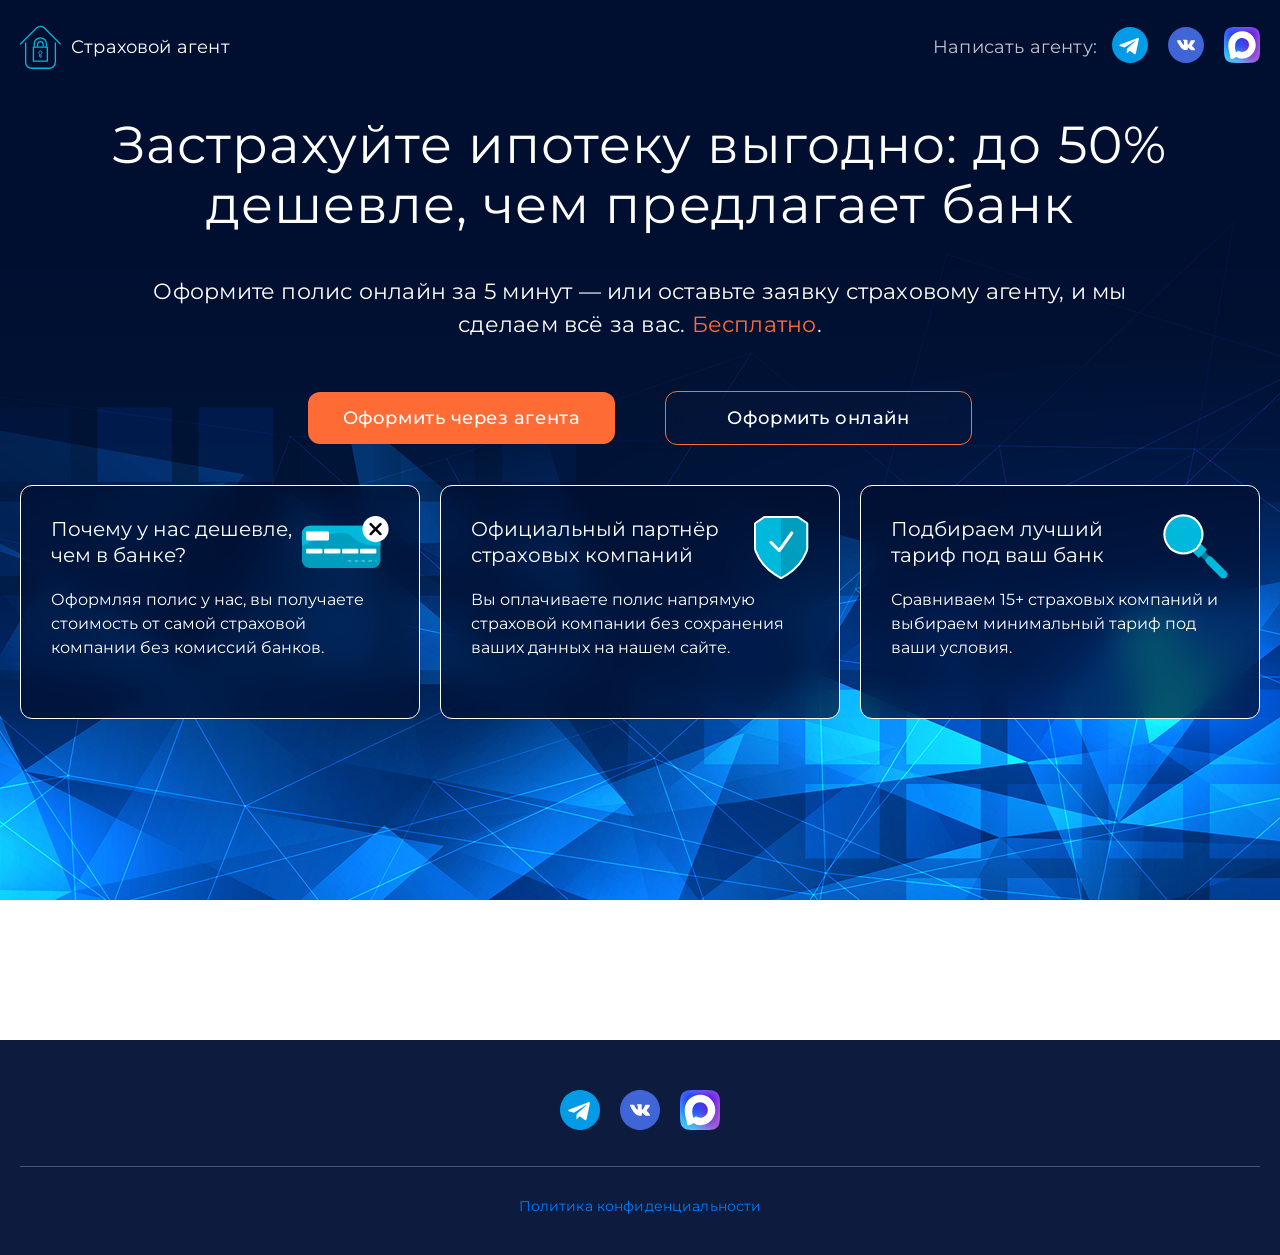
==== index.html @ 4c6709b6 "Add files via upload" ====
<!DOCTYPE html>
<html lang="ru">
<head>
  <meta charset="UTF-8">
  <meta name="viewport" content="width=device-width, initial-scale=1.0">
  <title>Страховой агент</title>
  <link rel="stylesheet" href="style.css">
  <link href="https://fonts.googleapis.com/css2?family=Montserrat:wght@400;500;600;700&display=swap" rel="stylesheet">
<!-- Фавиконы -->
<link rel="icon" type="image/x-icon" href="/favicon.ico">
<link rel="icon" type="image/svg+xml" href="/favicon_svg.svg">
<link rel="icon" type="image/png" sizes="192x192" href="/android-chrome-192x192.png">
<link rel="apple-touch-icon" sizes="180x180" href="/apple-touch-icon.png">

<!-- SEO -->
<meta name="description" content="Застрахуйте ипотеку выгодно — до 50% дешевле, чем предлагает банк. Бесплатный подбор полиса через страхового агента за 5 минут.">

<!-- Open Graph -->
<meta property="og:type" content="website">
<meta property="og:url" content="https://polisipoteka.ru/">
<meta property="og:title" content="Страховой агент — страхование до 50% дешевле">
<meta property="og:description" content="Застрахуйте ипотеку выгодно. Бесплатный подбор полиса через страхового агента — оформление за 5 минут.">
<meta property="og:image" content="https://polisipoteka.ru/og-image.png">
<meta property="og:image:width" content="1200">
<meta property="og:image:height" content="630">
<meta property="og:locale" content="ru_RU">
<meta property="og:site_name" content="polisipoteka.ru">

<!-- Telegram / Twitter -->
<meta name="twitter:card" content="summary_large_image">
<meta name="twitter:title" content="Страховой агент — страхование до 50% дешевле">
<meta name="twitter:description" content="Застрахуйте ипотеку выгодно. Бесплатный подбор полиса через страхового агента.">
<meta name="twitter:image" content="https://polisipoteka.ru/og-image.png">
  
  <!-- Yandex.Metrika counter -->
  <script type="text/javascript">
      (function(m,e,t,r,i,k,a){
          m[i]=m[i]||function(){(m[i].a=m[i].a||[]).push(arguments)};
          m[i].l=1*new Date();
          for (var j = 0; j < document.scripts.length; j++) {if (document.scripts[j].src === r) { return; }}
          k=e.createElement(t),a=e.getElementsByTagName(t)[0],k.async=1,k.src=r,a.parentNode.insertBefore(k,a)
      })(window, document,'script','https://mc.yandex.ru/metrika/tag.js?id=107139628', 'ym');

      ym(107139628, 'init', {ssr:true, webvisor:true, clickmap:true, ecommerce:"dataLayer", referrer: document.referrer, url: location.href, accurateTrackBounce:true, trackLinks:true});
  </script>
  <noscript><div><img src="https://mc.yandex.ru/watch/107139628" style="position:absolute; left:-9999px;" alt="" /></div></noscript>
  <!-- /Yandex.Metrika counter -->
</head>
<body>

  <body>

  <!-- ГЛАВНЫЙ ЭКРАН -->
  <section class="hero">

    <header class="header">
      <div class="container">
        <div class="header__logo">
          <img src="Photo/logo.svg" alt="Логотип" class="header__logo-img">
          <span class="header__logo-text">Страховой агент</span>
        </div>
        <div class="header__socials">
          <span class="header__socials-label">Написать агенту:</span>
          <div class="header__socials-icons">
            <a href="https://t.me/MK110823" target="_blank"><img src="Photo/tg.svg" alt="Telegram"></a>
            <a href="https://vk.com/id191222553" target="_blank"><img src="Photo/vk.svg" alt="ВКонтакте"></a>
            <a href="https://max.ru/u/f9LHodD0cOJerK0iHZBy7Q2KNw82U9mB5UShgKXVx-h-RlGoqxGjsyQOY3A" target="_blank"><img src="Photo/max.svg" alt="Max"></a>
          </div>
        </div>
      </div>
    </header>

    <div class="hero__content">
      <div class="container">
        <h1 class="hero__title">
          Застрахуйте ипотеку выгодно: до 50%<br>
          дешевле, чем предлагает банк
        </h1>
        <p class="hero__subtitle">
          Оформите полис онлайн за 5 минут — или оставьте заявку страховому агенту, и мы<br class="br-main"> сделаем всё за вас. <span class="hero__accent">Бесплатно</span><span class="hero__dot">.</span>
        </p>
        <div class="hero__buttons">
          <button class="btn btn--primary">Оформить через агента</button>
          <button class="btn btn--outline">Оформить онлайн</button>
        </div>
        <div class="hero__cards">
          <div class="card">
            <div class="card__header">
              <h3 class="card__title">Почему у нас дешевле,<br> чем в банке?</h3>
              <img src="Photo/icon1.svg" alt="Иконка" class="card__icon">
            </div>
            <p class="card__text">Оформляя полис у нас, вы получаете стоимость от самой страховой компании без комиссий банков.</p>
          </div>
          <div class="card">
            <div class="card__header">
              <h3 class="card__title">Официальный партнёр<br> страховых компаний</h3>
              <img src="Photo/icon2.svg" alt="Иконка" class="card__icon">
            </div>
            <p class="card__text">Вы оплачиваете полис напрямую страховой компании без сохранения ваших данных на нашем сайте.</p>
          </div>
          <div class="card">
            <div class="card__header">
              <h3 class="card__title">Подбираем лучший<br> тариф под ваш банк</h3>
              <img src="Photo/icon3.svg" alt="Иконка" class="card__icon" style="top: 20px;">
            </div>
            <p class="card__text">Сравниваем 15+ страховых компаний и выбираем минимальный тариф под ваши условия.</p>
          </div>
        </div>
      </div>
    </div>

  </section>

  <!-- ВИДЖЕТ INSSMART -->
  <section class="widget-section" id="widget">
    <div class="container">
<script 
    type="text/javascript"    
    src="https://widgets.inssmart.ru/widgets/b2c-frame.loader.js"
    data-id="inssmart-b2c"
    data-origin="https://widgets.inssmart.ru"
    data-product="/mortgage"
    data-token="d5c118be-192c-583a-8a4c-d21ee582bd13"
    data-secret="272913e0-a4fb-5f32-92d4-a48e42480e55"
    >
</script>
    </div>
  </section>

  <!-- ФУТЕР -->
<footer class="footer">
  <div class="container">
    <div class="footer__socials">
      <a href="https://t.me/MK110823" target="_blank"><img src="Photo/tg.svg" alt="Telegram"></a>
      <a href="https://vk.com/id191222553" target="_blank"><img src="Photo/vk.svg" alt="ВКонтакте"></a>
      <a href="https://max.ru/u/f9LHodD0cOJerK0iHZBy7Q2KNw82U9mB5UShgKXVx-h-RlGoqxGjsyQOY3A" target="_blank"><img src="Photo/max.svg" alt="Max"></a>
    </div>
    <div class="footer__divider"></div>
    <a href="/privacypolicy" class="footer__policy" target="_blank">Политика конфиденциальности</a>
  </div>
</footer>


<!-- ПОПАП -->
<div class="popup-overlay" id="popupOverlay">
  <div class="popup">
    <button class="popup__close" id="popupClose">&#10005;</button>
    <p class="popup__title">Введите свой телефон и страховой агент с вами свяжется</p>
    <div class="popup__field">
      <input
        class="popup__input"
        id="phoneInput"
        type="tel"
        placeholder="+7 (___) ___-__-__"
        maxlength="18"
        autocomplete="off"
      />
      <span class="popup__error" id="phoneError">Проверьте правильность заполнения поля</span>
    </div>
        <label class="popup__checkbox-label">
      <input type="checkbox" class="popup__checkbox" id="popupConsent" checked>
      <span class="popup__checkbox-box"></span>
      <span class="popup__checkbox-text">Я согласен на обработку персональных данных и принимаю условия <a href="/privacypolicy" target="_blank" class="popup__checkbox-link">Политики конфиденциальности</a></span>
    </label>
    <button class="popup__submit" id="popupSubmit">Отправить</button>
      <span class="popup__consent-error" id="consentError">Необходимо согласие с Политикой конфиденциальности</span>

  </div>
</div>

  <script src="script.js"></script>
</body>
</html>
---- style.css ----
* {
  margin: 0;
  padding: 0;
  box-sizing: border-box;
}

body {
  font-family: 'Montserrat', sans-serif;
  background-color: #FFFFFF;
}

.hero {
  width: 100%;
  min-height: 100vh;
  background-image: url('Photo/photo.png');
  background-size: cover;
  background-position: center;
  background-repeat: no-repeat;
  display: flex;
  flex-direction: column;
}

.container {
  width: 100%;
  max-width: 1377px;
  margin: 0 auto;
  padding: 0 20px;
}

/* ─── ШАПКА ─── */
.header {
  width: 100%;
  padding: 24px 0;
}

.header .container {
  display: flex;
  align-items: center;
  justify-content: space-between;
}

.header__logo {
  display: flex;
  align-items: center;
  gap: 10px;
}

.header__logo-img {
  height: 45px;
  width: auto;
}

.header__logo-text {
  font-size: 18px;
  font-weight: 400;
  letter-spacing: 0.01em;
  color: #ffffff;
}

.header__socials {
  display: flex;
  align-items: center;
  gap: 15px;
}

.header__socials-label {
  font-size: 18px;
  font-weight: 400;
  letter-spacing: 0.01em;
  color: rgba(255, 255, 255, 0.75);
  white-space: nowrap;
}

.header__socials-icons {
  display: flex;
  align-items: center;
  gap: 20px;
}

.header__socials-icons a img {
  height: 36px;
  width: 36px;
  transition: opacity 0.2s ease, transform 0.2s ease;
}

.header__socials-icons a:hover img {
  opacity: 0.85;
  transform: scale(1.2);
}

/* ─── КОНТЕНТ HERO ─── */
.hero__content {
  flex: 1;
  display: flex;
  align-items: flex-start;
  padding-top: 22px;
  padding-bottom: 40px;
}

.hero__content .container {
  display: flex;
  flex-direction: column;
  align-items: center;
}

.hero__title {
  font-size: 66px;
  font-weight: 400;
  letter-spacing: 0.02em;
  color: #ffffff;
  text-align: center;
  line-height: 1.15;
  width: 100%;
  white-space: nowrap;
}

.hero__subtitle {
  font-size: 28px;
  font-weight: 400;
  letter-spacing: 0.01em;
  color: #ffffff;
  text-align: center;
  line-height: 1.5;
  width: 100%;
  margin-top: 40px;
  white-space: nowrap;
}

.hero__accent { color: #FF6B35; }
.hero__dot { color: #ffffff; }

/* ─── КНОПКИ ─── */
.hero__buttons {
  display: flex;
  align-items: center;
  gap: 50px;
  margin-top: 50px;
}

.btn {
  width: 307px;
  padding: 15px 25px;
  font-family: 'Montserrat', sans-serif;
  font-size: 18px;
  font-weight: 500;
  letter-spacing: 0.03em;
  border-radius: 12px;
  cursor: pointer;
  text-align: center;
  white-space: nowrap;
  transition: background-color 0.2s ease, backdrop-filter 0.2s ease;
}

.btn--primary {
  background-color: #FF6B35;
  color: #ffffff;
  border: none;
}

.btn--primary:hover { background-color: #D25A2F; }

.btn--outline {
  background-color: rgba(255, 255, 255, 0.01);
  color: #ffffff;
  border: 1px solid #FF6B35;
  backdrop-filter: blur(10px);
  -webkit-backdrop-filter: blur(10px);
}

.btn--outline:hover {
  background-color: rgba(0, 0, 0, 0.10);
  backdrop-filter: blur(20px);
  -webkit-backdrop-filter: blur(20px);
}

/* ─── КАРТОЧКИ ─── */
.hero__cards {
  display: flex;
  gap: 20px;
  margin-top: 40px;
  justify-content: center;
  width: 100%;
  padding: 0;
  box-sizing: border-box;
}

.card {
  width: calc((100% - 40px) / 3);
  max-width: 442px;
  min-width: 300px;
  height: 234px;
  flex-shrink: 0;
  border: 1px solid #ffffff;
  border-radius: 12px;
  background-color: rgba(0, 15, 48, 0.70);
  backdrop-filter: blur(15px);
  -webkit-backdrop-filter: blur(15px);
  padding: 30px;
  display: flex;
  flex-direction: column;
  position: relative;
}

.card__header { display: block; }

.card__title {
  font-size: 22px;
  font-weight: 400;
  color: #ffffff;
  line-height: 1.3;
  padding-right: 60px;
}

.card__icon {
  position: absolute;
  top: 30px;
  right: 30px;
}

.card__text {
  font-size: 18px;
  font-weight: 400;
  color: #ffffff;
  margin-top: 20px;
  line-height: 1.5;
}

/* ─── ВИДЖЕТ ─── */
.widget-section {
  margin-top: 140px;
}

/* ─── АДАПТИВ ─── */
.br-tablet { display: none; }

@media (max-width: 1400px) {
  .hero__title { white-space: normal; font-size: 52px; }
  .hero__subtitle { white-space: normal; font-size: 22px; }
}

@media (max-width: 1350px) {
  .card__title { font-size: 20px; }
  .card__text { font-size: 16px; }
}

@media (max-width: 1100px) {
  .hero__title { font-size: 42px; }
  .hero__subtitle { font-size: 18px; }
}

@media (max-width: 1024px) {
  html, body { overflow-x: hidden; }
  .container { padding: 0 50px; }
  .header__logo-text { font-size: 16px; }
  .header__socials-label { font-size: 16px; }
  .header__socials-icons a img { height: 43px; width: 43px; }
  .hero__title { font-size: 32.5px; white-space: nowrap; }
  .hero__subtitle { font-size: 20px; white-space: normal; margin-top: 24px; }
  .br-main { display: none; }
  .hero__buttons { gap: 30px; margin-top: 32px; }
  .btn { width: 319px; font-size: 16px; padding: 12px 16px; }
  .hero__cards { flex-direction: column; align-items: center; margin-top: 32px; gap: 20px; padding: 0; }
  .card { width: 100%; max-width: 100%; height: auto; min-width: unset; padding: 24px; }
  .card__header { display: flex; align-items: center; justify-content: space-between; }
  .card__title { font-size: 20px; white-space: nowrap; padding-right: 12px; }
  .card__title br { display: none; }
  .card__icon { position: static; width: 60px; height: 60px; object-fit: contain; flex-shrink: 0; transform: none; margin-right: 10px; }
}

@media (max-width: 480px) {
  .container { padding: 0 20px; }
  .header .container { display: flex; align-items: center; justify-content: space-between; }
  .header__logo { flex-direction: row; align-items: center; justify-content: flex-start; gap: 0; padding: 0; margin: 0; align-self: flex-start; }
  .header__logo-img { height: 46px; margin-top: 0px; }
  .header__logo-text { display: none; }
  .header__socials { flex-direction: column; align-items: center; gap: 6px; padding: 0; margin: 0; }
  .header__socials-icons { order: -1; }
  .header__socials-label { order: 1; display: block; font-size: 14px; font-weight: 400; font-family: 'Montserrat', sans-serif; letter-spacing: 0.01em; color: #ffffff; }
  .header__socials-icons a img { height: 45px; width: 45px; }
  .hero__title { font-size: 22px; white-space: normal; }
  .hero__subtitle { font-size: 18px; white-space: normal; margin-top: 20px; }
  .br-main { display: none; }
  .hero__buttons { flex-direction: column; align-items: center; gap: 20px; margin-top: 28px; width: 100%; max-width: 335px; }
  .btn { width: 100%; font-size: 16px; padding: 14px 16px; box-sizing: border-box; }
  .hero__cards { flex-direction: column; align-items: center; margin-top: 28px; gap: 16px; padding: 0; }
  .card { width: 335px; max-width: 100%; height: auto; min-width: unset; padding: 20px; }
  .card__header { display: flex; align-items: center; justify-content: space-between; }
  .card__title { font-size: 18px; white-space: normal; padding-right: 12px; }
  .card__title br { display: none; }
  .card__icon { position: static; width: 55px; height: 55px; object-fit: contain; flex-shrink: 0; transform: none; margin-right: 0; }
  .card__text { font-size: 16px; margin-top: 16px; }
}

/* ─── ФУТЕР ─── */
.footer {
  background-color: #0D1B3E;
  padding: 50px 0 40px;
  margin-top: 140px;
}

.footer .container {
  display: flex;
  flex-direction: column;
  align-items: center;
}

.footer__socials {
  display: flex;
  justify-content: center;
  align-items: center;
  gap: 20px;
  width: 100%;
  margin-bottom: 32px;
}

.footer__socials a img {
  height: 40px;
  width: 40px;
  transition: opacity 0.2s ease, transform 0.2s ease;
}

.footer__socials a:hover img {
  opacity: 0.8;
  transform: scale(1.2);
}

.footer__divider {
  width: 100%;
  height: 1px;
  background-color: rgba(255, 255, 255, 0.25);
}

.footer__policy {
  font-family: 'Montserrat', sans-serif;
  font-size: 14px;
  font-weight: 400;
  color: #007BFF;
  text-decoration: none;
  letter-spacing: 0.01em;
  margin-top: 30px;
  transition: color 0.2s ease;
}

.footer__policy:hover { color: #3399ff; }

@media (max-width: 480px) {
  .footer { padding: 40px 0 32px; margin-top: 100px; }
  .footer__socials a img { height: 44px; width: 44px; }
  .footer__policy { font-size: 13px; text-align: center; }
}

/* ─── ПОПАП ─── */
.popup-overlay {
  display: none;
  position: fixed;
  inset: 0;
  background-color: rgba(0, 0, 0, 0.65);
  backdrop-filter: blur(4px);
  -webkit-backdrop-filter: blur(4px);
  z-index: 1000;
  justify-content: center;
  align-items: center;
  padding: 20px;
}

.popup-overlay.active { display: flex; }

.popup {
  background-color: #0D1B3E;
  border: 1px solid rgba(255, 255, 255, 0.15);
  border-radius: 16px;
  padding: 48px 40px 40px;
  width: 100%;
  max-width: 560px;
  position: relative;
  display: flex;
  flex-direction: column;
  align-items: center;
}

.popup__close {
  position: absolute;
  top: 16px;
  right: 20px;
  background: none;
  border: none;
  color: rgba(255, 255, 255, 0.5);
  font-size: 20px;
  cursor: pointer;
  line-height: 1;
  transition: color 0.2s ease;
  padding: 4px;
}

.popup__close:hover { color: #ffffff; }

.popup__title {
  font-family: 'Montserrat', sans-serif;
  font-size: 28px;
  font-weight: 400;
  color: #ffffff;
  text-align: center;
  line-height: 1.4;
  margin-bottom: 32px;
}

.popup__field {
  width: 100%;
  display: flex;
  flex-direction: column;
  align-items: center;
  margin-bottom: 24px;
}

.popup__input {
  width: 100%;
  padding: 14px 20px;
  font-family: 'Montserrat', sans-serif;
  font-size: 20px;
  font-weight: 400;
  color: #ffffff;
  background-color: rgba(255, 255, 255, 0.07);
  border: 1px solid rgba(255, 255, 255, 0.25);
  border-radius: 12px;
  outline: none;
  letter-spacing: 0.04em;
  transition: border-color 0.2s ease;
  caret-color: #FF6B35;
}

.popup__input::placeholder { color: rgba(255, 255, 255, 0.3); }
.popup__input:focus { border-color: rgba(255, 255, 255, 0.6); }
.popup__input.error { border-color: #ff4444; }

.popup__error {
  display: none;
  margin-top: 8px;
  font-family: 'Montserrat', sans-serif;
  font-size: 13px;
  font-weight: 400;
  color: #ff4444;
  text-align: center;
}

.popup__error.visible { display: block; }

.popup__submit {
  width: 100%;
  padding: 15px 25px;
  font-family: 'Montserrat', sans-serif;
  font-size: 18px;
  font-weight: 500;
  letter-spacing: 0.03em;
  color: #ffffff;
  background-color: #FF6B35;
  border: none;
  border-radius: 12px;
  cursor: pointer;
  transition: background-color 0.2s ease;
}

.popup__submit:hover { background-color: #D25A2F; }

.popup__submit:disabled {
  background-color: rgba(255, 107, 53, 0.35);
  cursor: not-allowed;
}

/* Чекбокс */
.popup__checkbox-label {
  display: flex;
  align-items: flex-start;
  gap: 10px;
  cursor: pointer;
  width: 100%;
  margin-bottom: 24px;
  user-select: none;
  -webkit-user-select: none;
}

.popup__checkbox {
  display: none;
}

.popup__checkbox-box {
  width: 18px;
  height: 18px;
  min-width: 18px;
  border: 1px solid rgba(255, 255, 255, 0.4);
  border-radius: 1px;
  background-color: rgba(255, 255, 255, 0.07);
  display: flex;
  align-items: center;
  justify-content: center;
  margin-top: 2px;
  transition: background-color 0.2s ease, border-color 0.2s ease;
}

.popup__checkbox:checked + .popup__checkbox-box {
  background-color: #FF6B35;
  border-color: #FF6B35;
}

.popup__checkbox:checked + .popup__checkbox-box::after {
  content: '';
  display: block;
  width: 5px;
  height: 9px;
  border: 2px solid #ffffff;
  border-top: none;
  border-left: none;
  transform: rotate(45deg) translate(-1px, -1px);
}

.popup__checkbox-text {
  font-family: 'Montserrat', sans-serif;
  font-size: 13px;
  font-weight: 400;
  color: rgba(255, 255, 255, 0.65);
  line-height: 1.5;
}

.popup__checkbox-link {
  color: #007BFF;
  text-decoration: none;
  transition: color 0.2s ease;
}

.popup__consent-error {
  display: none;
  margin-top: 10px;
  font-family: 'Montserrat', sans-serif;
  font-size: 13px;
  font-weight: 400;
  color: #ff4444;
  text-align: center;
}

.popup__consent-error.visible {
  display: block;
}


.popup__checkbox-link:hover {
  color: #3399ff;
}

@media (max-width: 480px) {
  .popup { padding: 40px 20px 32px; }
  .popup__title { font-size: 20px; margin-bottom: 24px; }
  .popup__input { font-size: 18px; padding: 12px 16px; }
  .popup__submit { font-size: 16px; padding: 13px 16px; }
}
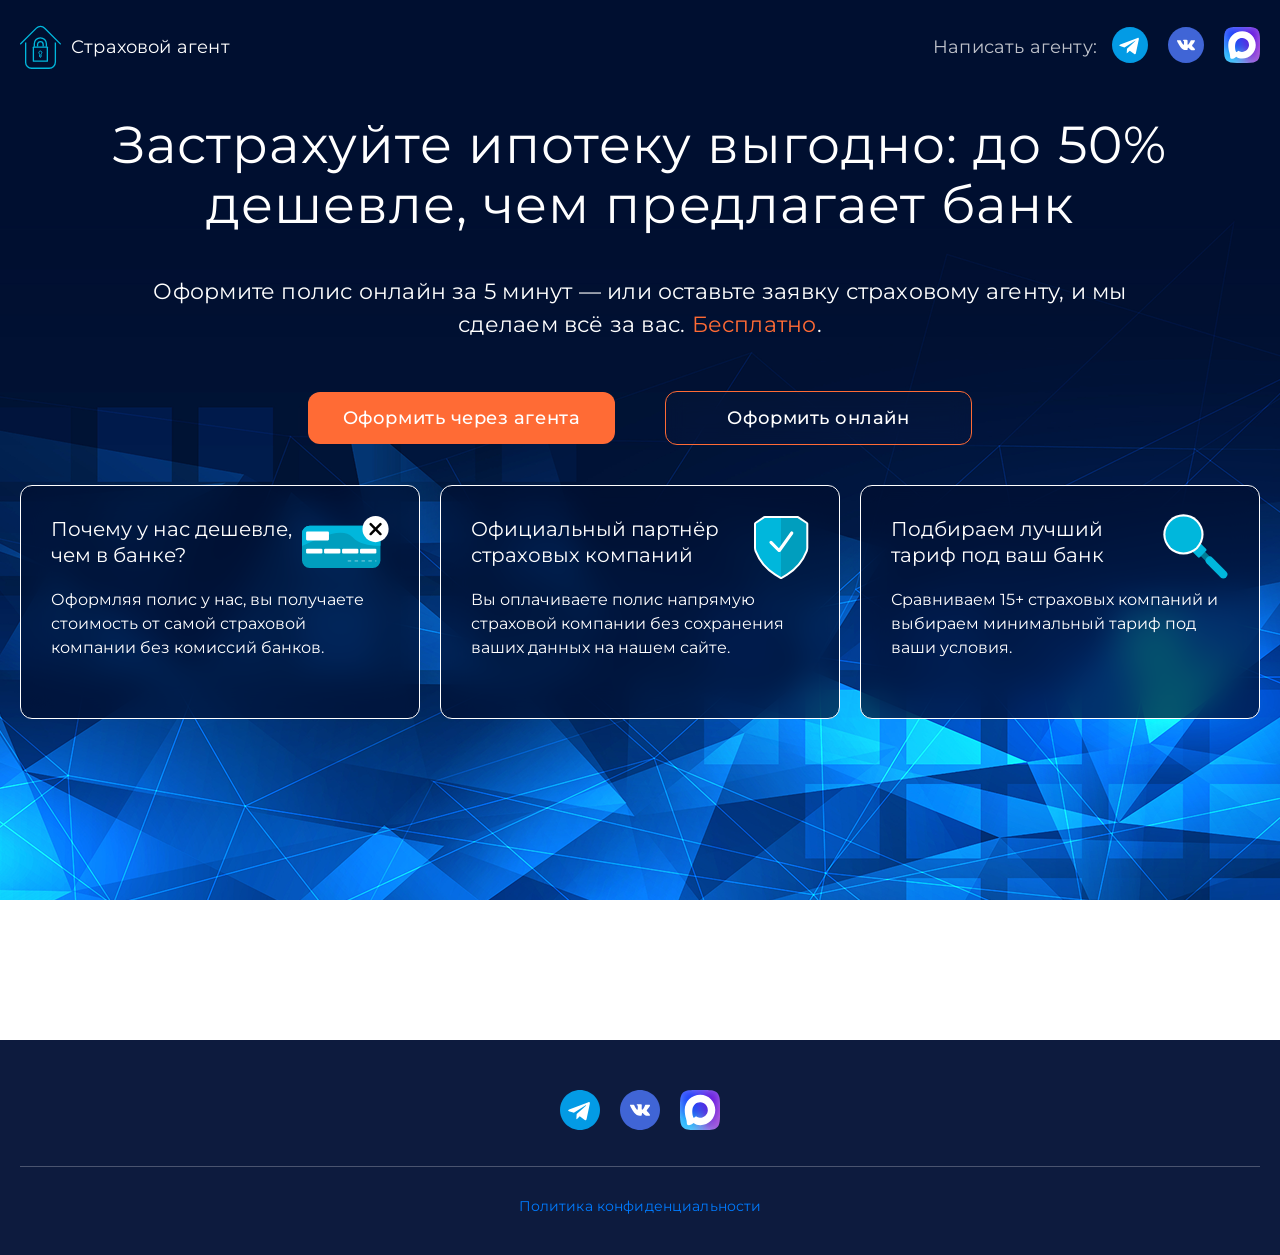
==== commit fcea6f38: "Add files via upload" ====
--- a/index.html
+++ b/index.html
@@ -158,7 +158,7 @@
       <span class="popup__error" id="phoneError">Проверьте правильность заполнения поля</span>
     </div>
         <label class="popup__checkbox-label">
-      <input type="checkbox" class="popup__checkbox" id="popupConsent" checked>
+      <input type="checkbox" class="popup__checkbox" id="popupConsent">
       <span class="popup__checkbox-box"></span>
       <span class="popup__checkbox-text">Я согласен на обработку персональных данных и принимаю условия <a href="/privacypolicy" target="_blank" class="popup__checkbox-link">Политики конфиденциальности</a></span>
     </label>
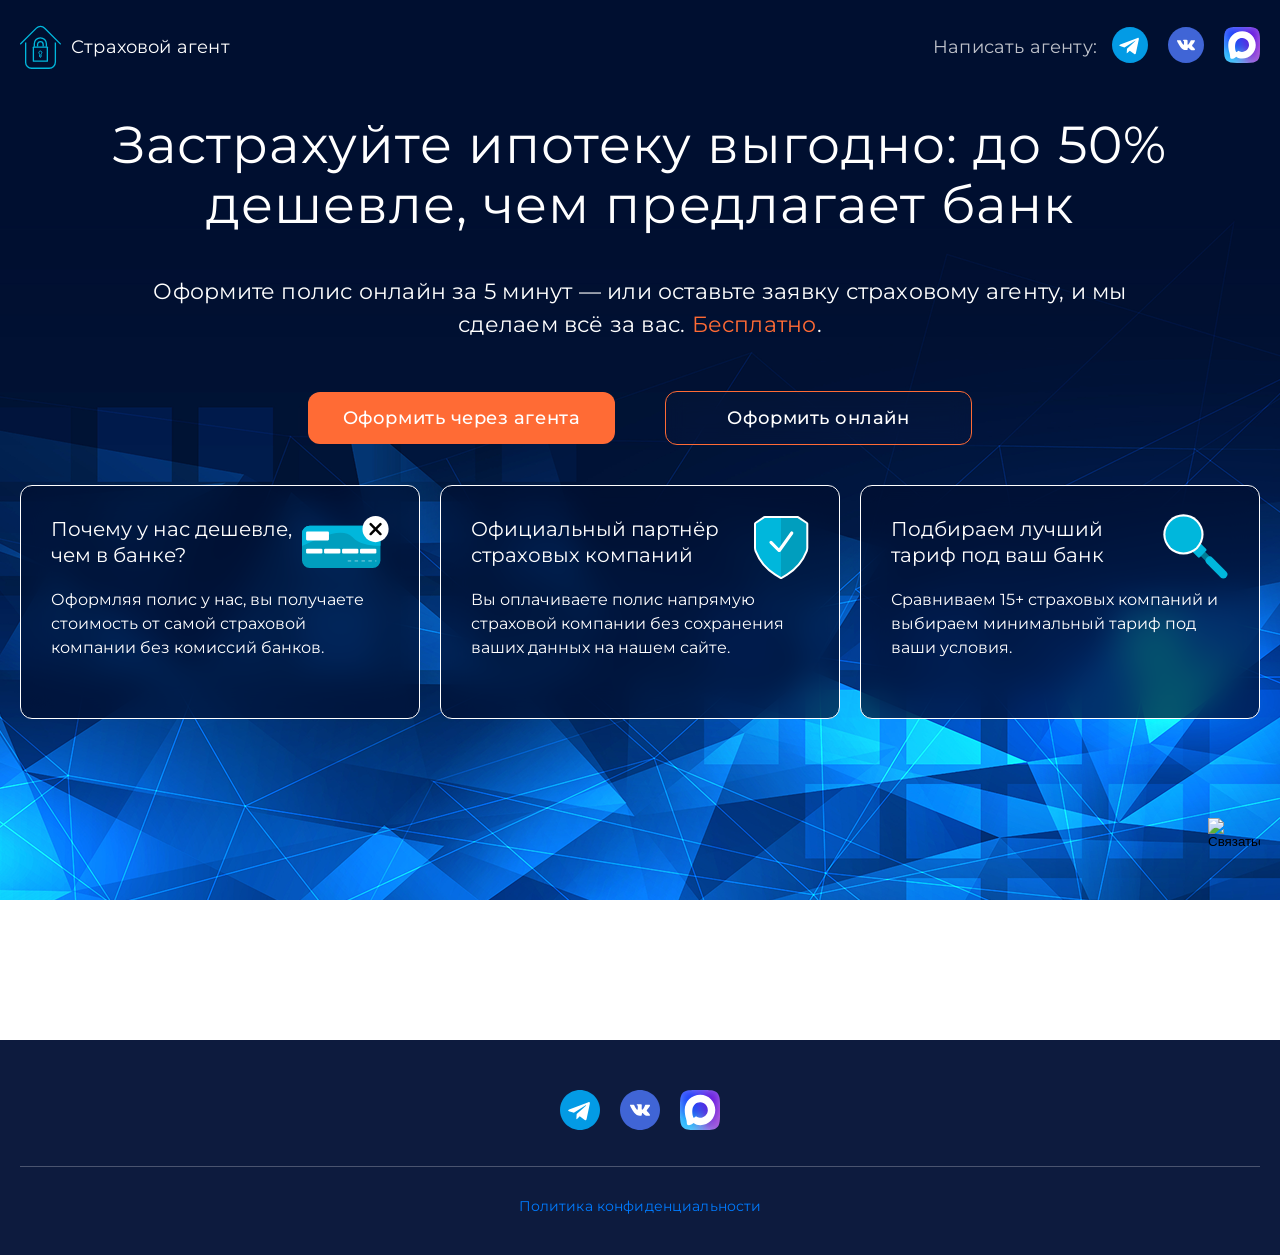
==== commit fa89ce7e: "Add files via upload" ====
--- a/index.html
+++ b/index.html
@@ -168,6 +168,29 @@
   </div>
 </div>
 
+<!-- ПЛАВАЮЩАЯ КНОПКА СВЯЗИ -->
+<div class="contact-widget" id="contactWidget">
+  <div class="contact-panel" id="contactPanel">
+    <p class="contact-panel__title">Напишите<br>нам</p>
+    <a href="https://t.me/MK110823" target="_blank" class="contact-panel__link">
+      <img src="Photo/tg.svg" alt="Telegram">
+    </a>
+    <a href="https://vk.com/id191222553" target="_blank" class="contact-panel__link">
+      <img src="Photo/vk.svg" alt="ВКонтакте">
+    </a>
+    <a href="https://max.ru/u/f9LHodD0cOJerK0iHZBy7Q2KNw82U9mB5UShgKXVx-h-RlGoqxGjsyQOY3A" target="_blank" class="contact-panel__link">
+      <img src="Photo/max.svg" alt="Max">
+    </a>
+    <p class="contact-panel__subtitle">Или<br>закажите<br>звонок</p>
+    <button class="contact-panel__phone-btn" id="contactPhoneBtn">
+      <img src="Photo/phone.svg" alt="Телефон">
+    </button>
+  </div>
+  <button class="contact-widget__toggle" id="contactWidgetToggle">
+    <img src="Photo/Right_icon.svg" alt="Связаться" id="contactWidgetIcon">
+  </button>
+</div>
+
   <script src="script.js"></script>
 </body>
 </html>
--- a/style.css
+++ b/style.css
@@ -550,4 +550,123 @@
   .popup__title { font-size: 20px; margin-bottom: 24px; }
   .popup__input { font-size: 18px; padding: 12px 16px; }
   .popup__submit { font-size: 16px; padding: 13px 16px; }
-}+}
+
+/* ─── ПЛАВАЮЩАЯ КНОПКА СВЯЗИ ─── */
+.contact-widget {
+  position: fixed;
+  bottom: 30px;
+  right: 20px;
+  z-index: 900;
+  display: flex;
+  flex-direction: column;
+  align-items: flex-end;
+}
+
+@media (min-width: 1377px) {
+  .contact-widget {
+    right: calc((100vw - 1377px) / 2 + 20px);
+  }
+}
+
+@media (max-width: 1024px) and (min-width: 481px) {
+  .contact-widget {
+    right: 50px;
+  }
+}
+
+@media (max-width: 480px) {
+  .contact-widget {
+    right: 20px;
+  }
+}
+
+.contact-widget__toggle {
+  background: none;
+  border: none;
+  cursor: pointer;
+  padding: 0;
+  display: flex;
+  align-items: center;
+  justify-content: center;
+  transition: transform 0.2s ease;
+}
+
+.contact-widget__toggle:hover {
+  transform: scale(1.08);
+}
+
+.contact-widget__toggle img {
+  width: 52px;
+  height: 52px;
+  display: block;
+}
+
+/* Панель */
+.contact-panel {
+  display: none;
+  flex-direction: column;
+  align-items: center;
+  background-color: #ffffff;
+  border: 1px solid #FF6B35;
+  border-radius: 12px;
+  padding: 15px;
+  margin-bottom: 10px;
+  gap: 12px;
+  width: 110px;
+  box-shadow: 0 4px 20px rgba(0, 0, 0, 0.12);
+}
+
+.contact-panel.active {
+  display: flex;
+}
+
+.contact-panel__title,
+.contact-panel__subtitle {
+  font-family: 'Montserrat', sans-serif;
+  font-size: 14px;
+  font-weight: 400;
+  letter-spacing: 0.03em;
+  color: #1a1a1a;
+  text-align: center;
+  line-height: 1.45;
+  margin: 0;
+}
+
+.contact-panel__link {
+  display: flex;
+  align-items: center;
+  justify-content: center;
+}
+
+.contact-panel__link img {
+  width: 44px;
+  height: 44px;
+  transition: transform 0.2s ease, opacity 0.2s ease;
+}
+
+.contact-panel__link:hover img {
+  transform: scale(1.1);
+  opacity: 0.85;
+}
+
+.contact-panel__phone-btn {
+  background: none;
+  border: none;
+  cursor: pointer;
+  padding: 0;
+  display: flex;
+  align-items: center;
+  justify-content: center;
+  transition: transform 0.2s ease;
+}
+
+.contact-panel__phone-btn:hover {
+  transform: scale(1.1);
+}
+
+.contact-panel__phone-btn img {
+  width: 44px;
+  height: 44px;
+  display: block;
+}
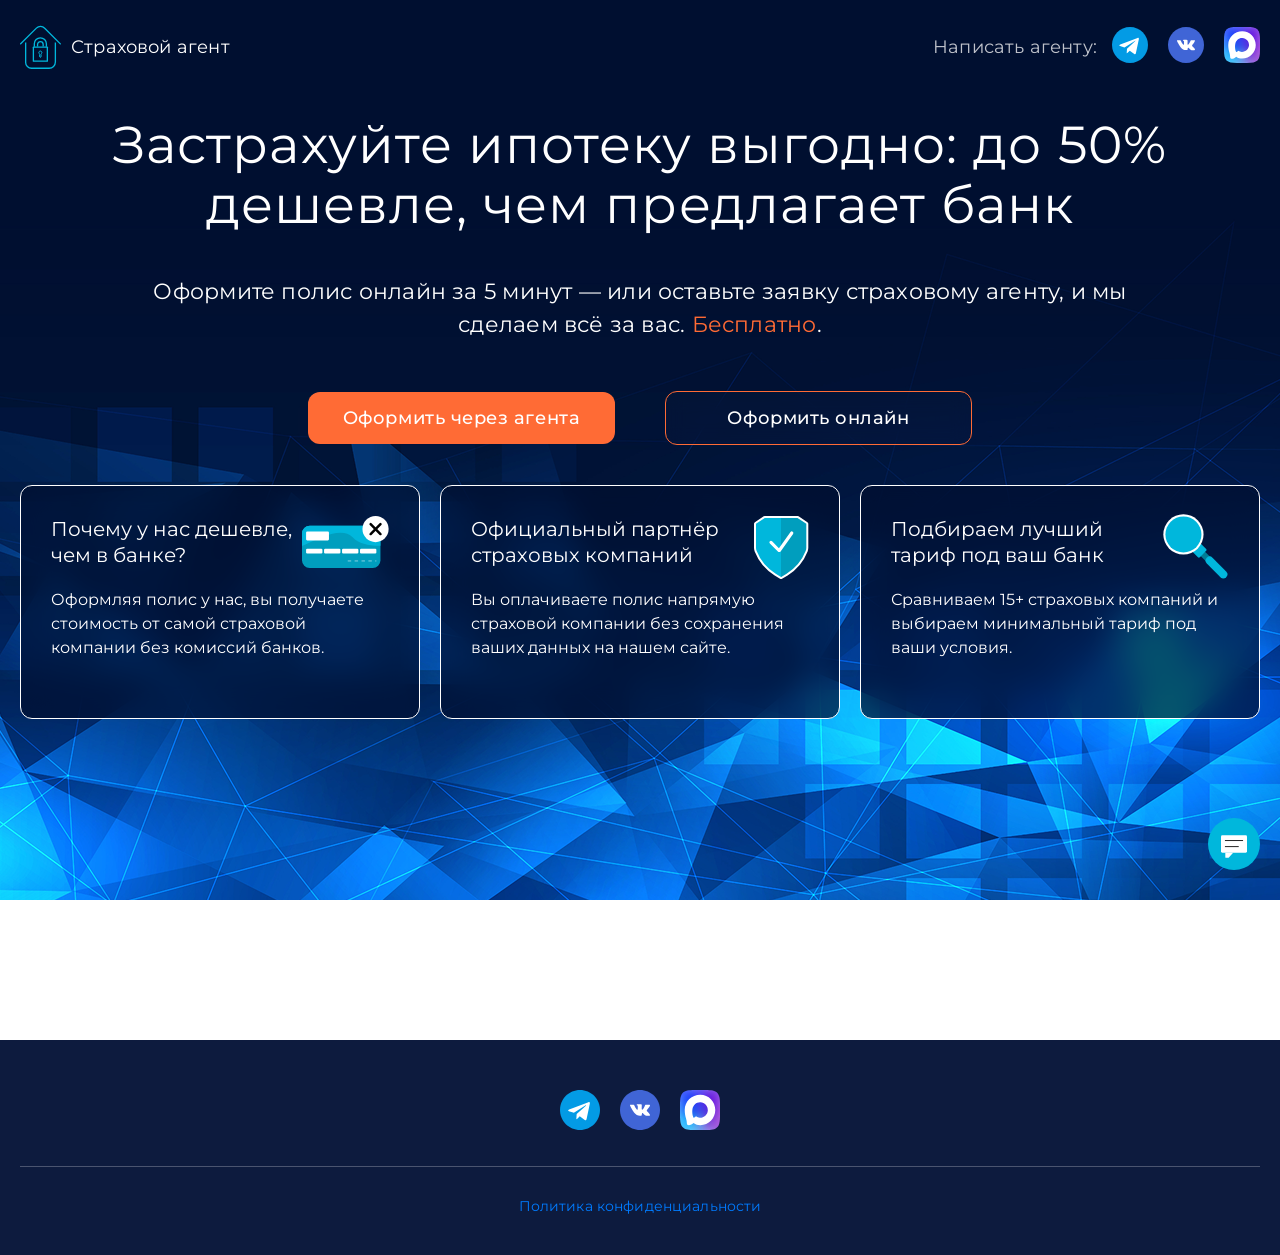
==== commit b4b4ef62: "Add files via upload" ====
--- a/index.html
+++ b/index.html
@@ -169,26 +169,28 @@
 </div>
 
 <!-- ПЛАВАЮЩАЯ КНОПКА СВЯЗИ -->
-<div class="contact-widget" id="contactWidget">
-  <div class="contact-panel" id="contactPanel">
-    <p class="contact-panel__title">Напишите<br>нам</p>
-    <a href="https://t.me/MK110823" target="_blank" class="contact-panel__link">
-      <img src="Photo/tg.svg" alt="Telegram">
-    </a>
-    <a href="https://vk.com/id191222553" target="_blank" class="contact-panel__link">
-      <img src="Photo/vk.svg" alt="ВКонтакте">
-    </a>
-    <a href="https://max.ru/u/f9LHodD0cOJerK0iHZBy7Q2KNw82U9mB5UShgKXVx-h-RlGoqxGjsyQOY3A" target="_blank" class="contact-panel__link">
-      <img src="Photo/max.svg" alt="Max">
-    </a>
-    <p class="contact-panel__subtitle">Или<br>закажите<br>звонок</p>
-    <button class="contact-panel__phone-btn" id="contactPhoneBtn">
-      <img src="Photo/phone.svg" alt="Телефон">
+<div class="contact-widget-wrapper">
+  <div class="contact-widget" id="contactWidget">
+    <div class="contact-panel" id="contactPanel">
+      <p class="contact-panel__title">Напишите<br>нам</p>
+      <a href="https://t.me/MK110823" target="_blank" class="contact-panel__link">
+        <img src="Photo/tg.svg" alt="Telegram">
+      </a>
+      <a href="https://vk.com/id191222553" target="_blank" class="contact-panel__link">
+        <img src="Photo/vk.svg" alt="ВКонтакте">
+      </a>
+      <a href="https://max.ru/u/f9LHodD0cOJerK0iHZBy7Q2KNw82U9mB5UShgKXVx-h-RlGoqxGjsyQOY3A" target="_blank" class="contact-panel__link">
+        <img src="Photo/max.svg" alt="Max">
+      </a>
+      <p class="contact-panel__subtitle">Или<br>закажите<br>звонок</p>
+      <button class="contact-panel__phone-btn" id="contactPhoneBtn">
+        <img src="Photo/phone.svg" alt="Телефон">
+      </button>
+    </div>
+    <button class="contact-widget__toggle" id="contactWidgetToggle">
+      <img src="Photo/Right_icon.svg" alt="Связаться" id="contactWidgetIcon">
     </button>
   </div>
-  <button class="contact-widget__toggle" id="contactWidgetToggle">
-    <img src="Photo/Right_icon.svg" alt="Связаться" id="contactWidgetIcon">
-  </button>
 </div>
 
   <script src="script.js"></script>
--- a/style.css
+++ b/style.css
@@ -553,33 +553,43 @@
 }
 
 /* ─── ПЛАВАЮЩАЯ КНОПКА СВЯЗИ ─── */
-.contact-widget {
+.contact-widget-wrapper {
   position: fixed;
   bottom: 30px;
-  right: 20px;
+  left: 0;
+  right: 0;
   z-index: 900;
+  pointer-events: none;
+}
+
+.contact-widget {
+  width: 100%;
+  max-width: 1377px;
+  margin: 0 auto;
+  padding: 0 20px;
   display: flex;
   flex-direction: column;
   align-items: flex-end;
-}
-
-@media (min-width: 1377px) {
-  .contact-widget {
-    right: calc((100vw - 1377px) / 2 + 20px);
-  }
+  pointer-events: none;
+}
+
+.contact-panel,
+.contact-widget__toggle {
+  pointer-events: auto;
 }
 
 @media (max-width: 1024px) and (min-width: 481px) {
   .contact-widget {
-    right: 50px;
+    padding: 0 50px;
   }
 }
 
 @media (max-width: 480px) {
   .contact-widget {
-    right: 20px;
+    padding: 0 20px;
   }
 }
+
 
 .contact-widget__toggle {
   background: none;
@@ -611,7 +621,7 @@
   border: 1px solid #FF6B35;
   border-radius: 12px;
   padding: 15px;
-  margin-bottom: 10px;
+  margin-bottom: 20px;
   gap: 12px;
   width: 110px;
   box-shadow: 0 4px 20px rgba(0, 0, 0, 0.12);
@@ -647,7 +657,8 @@
 
 .contact-panel__link:hover img {
   transform: scale(1.1);
-  opacity: 0.85;
+  opacity: 1;
+  filter: none;
 }
 
 .contact-panel__phone-btn {
@@ -663,6 +674,8 @@
 
 .contact-panel__phone-btn:hover {
   transform: scale(1.1);
+  opacity: 1;
+  filter: none;
 }
 
 .contact-panel__phone-btn img {
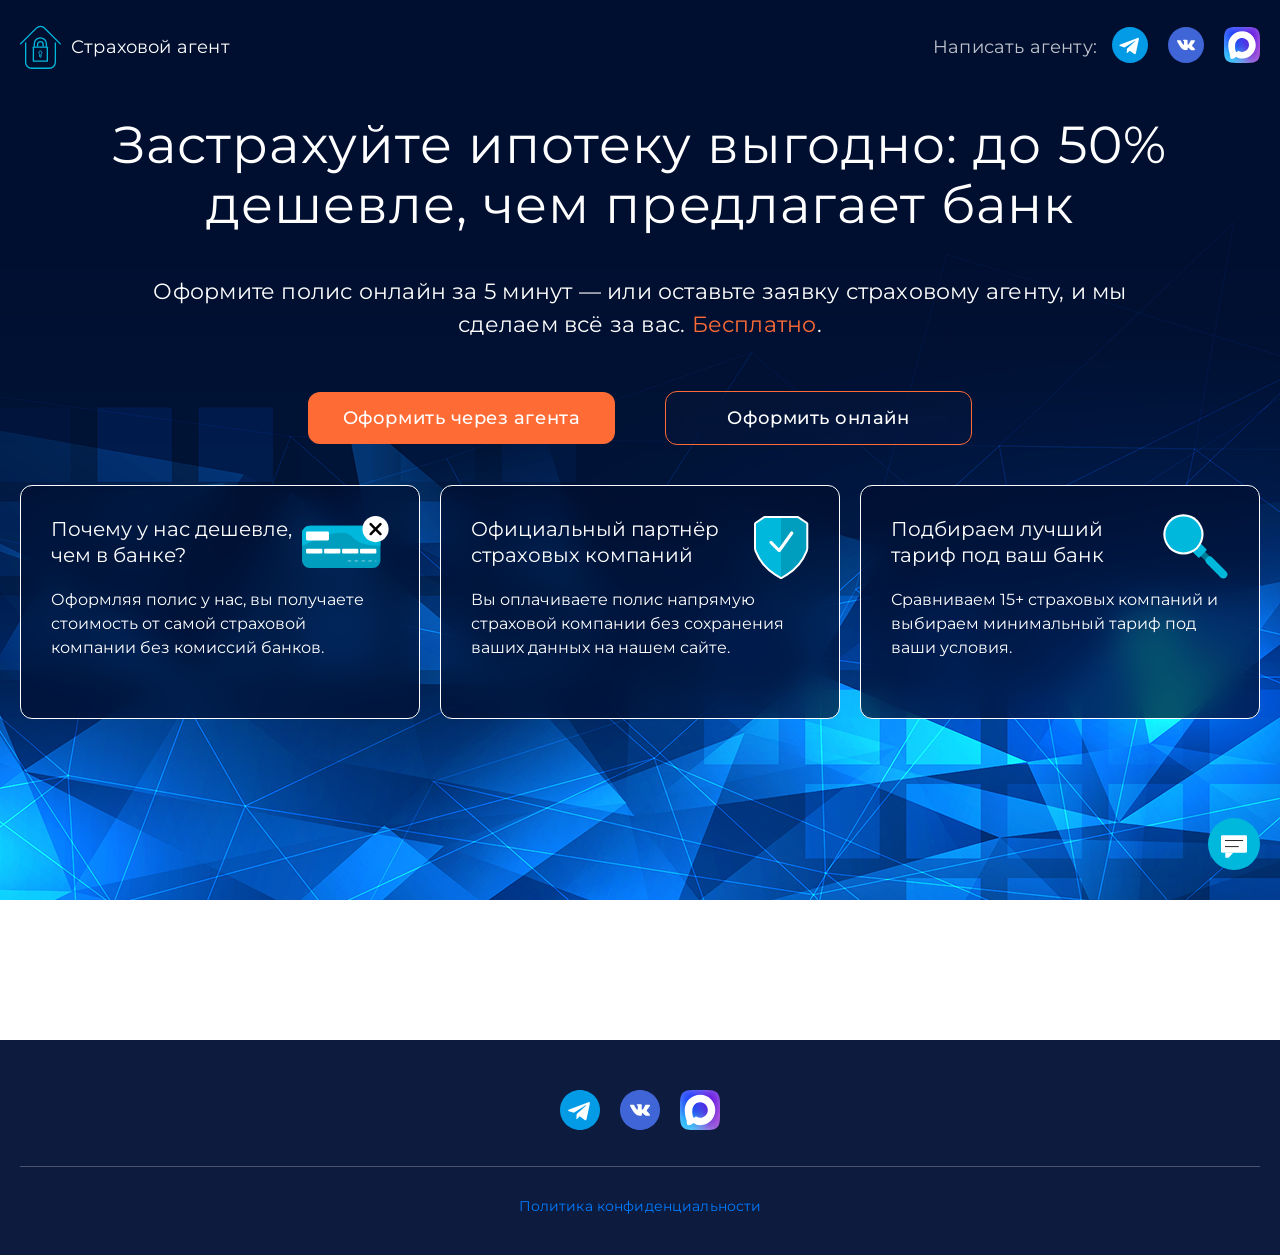
==== commit 1d41956e: "Add files via upload" ====
--- a/index.html
+++ b/index.html
@@ -47,8 +47,6 @@
   <!-- /Yandex.Metrika counter -->
 </head>
 <body>
-
-  <body>
 
   <!-- ГЛАВНЫЙ ЭКРАН -->
   <section class="hero">
@@ -164,7 +162,26 @@
     </label>
     <button class="popup__submit" id="popupSubmit">Отправить</button>
       <span class="popup__consent-error" id="consentError">Необходимо согласие с Политикой конфиденциальности</span>
-
+  </div>
+
+  </div>
+
+  <!-- ПОПАП EXIT INTENT -->
+<div class="popup-overlay" id="exitPopupOverlay">
+  <div class="popup">
+    <button class="popup__close" id="exitPopupClose">&#10005;</button>
+    <p class="popup__title">Остался вопрос? Агент ответит за 15 минут</p>
+    <div class="popup__field">
+      <input class="popup__input" id="exitPhoneInput" type="tel" placeholder="+7 (___) ___-__-__" maxlength="18" autocomplete="off"/>
+      <span class="popup__error" id="exitPhoneError">Проверьте правильность заполнения поля</span>
+    </div>
+    <label class="popup__checkbox-label">
+      <input type="checkbox" class="popup__checkbox" id="exitPopupConsent">
+      <span class="popup__checkbox-box"></span>
+      <span class="popup__checkbox-text">Я согласен на обработку персональных данных и принимаю условия <a href="/privacypolicy" target="_blank" class="popup__checkbox-link">Политики конфиденциальности</a></span>
+    </label>
+    <button class="popup__submit" id="exitPopupSubmit">Отправить</button>
+    <span class="popup__consent-error" id="exitConsentError">Необходимо согласие с Политикой конфиденциальности</span>
   </div>
 </div>
 
--- a/style.css
+++ b/style.css
@@ -624,7 +624,6 @@
   margin-bottom: 20px;
   gap: 12px;
   width: 110px;
-  box-shadow: 0 4px 20px rgba(0, 0, 0, 0.12);
 }
 
 .contact-panel.active {
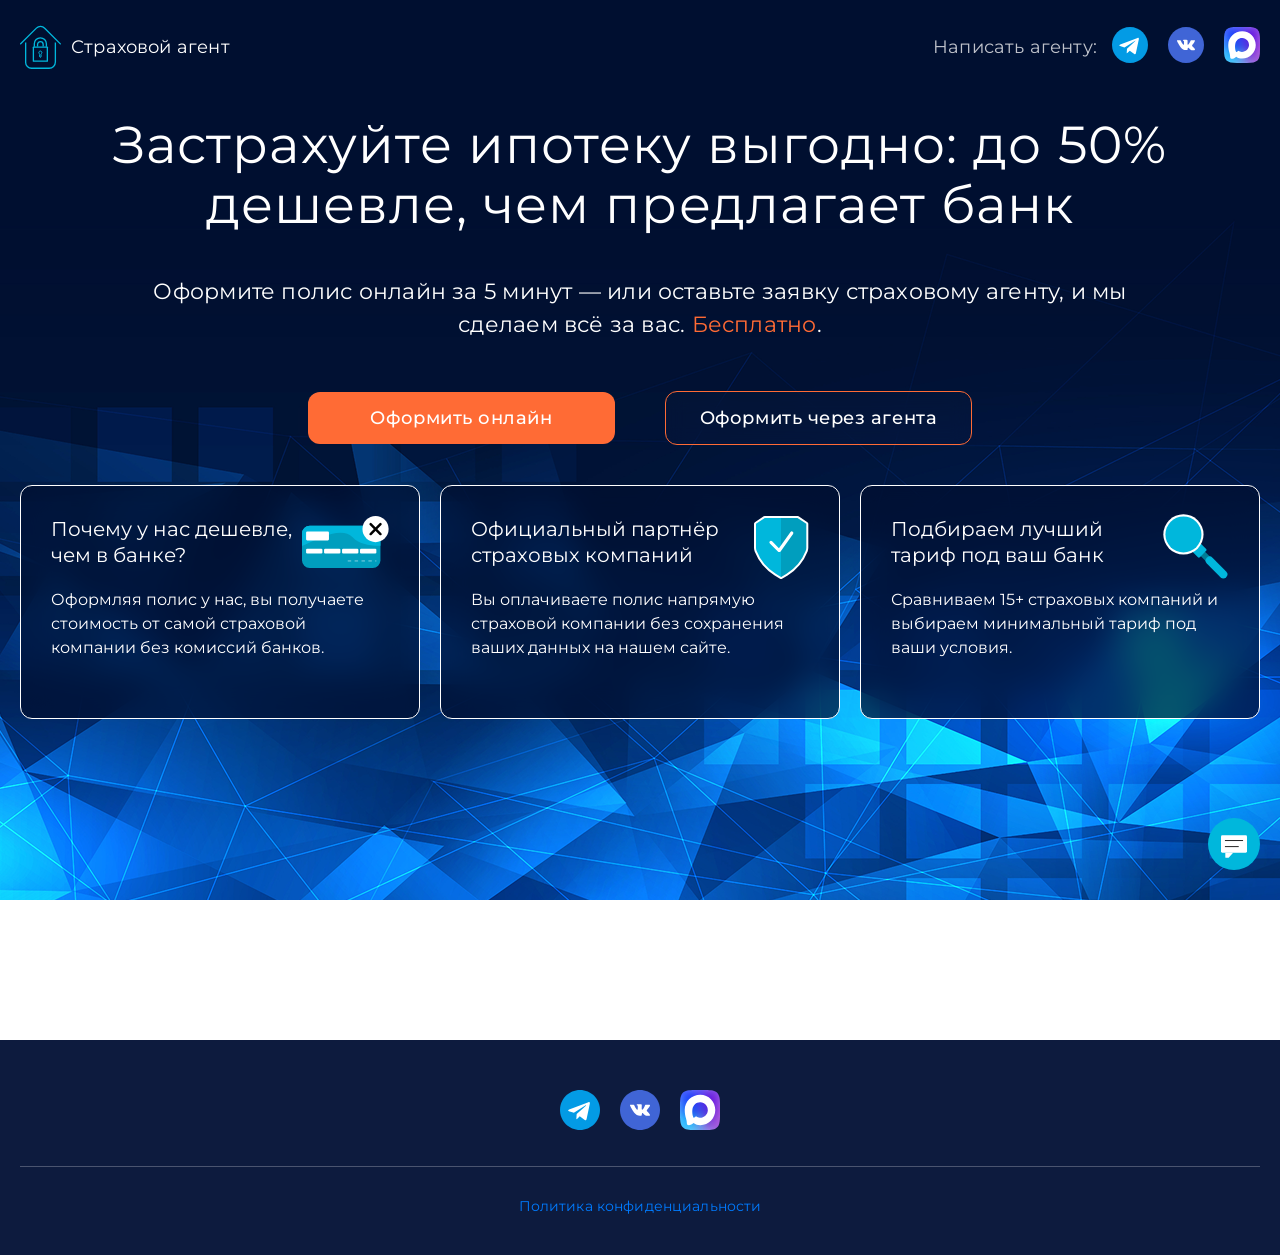
==== commit 5c61825a: "Add files via upload" ====
--- a/index.html
+++ b/index.html
@@ -78,8 +78,8 @@
           Оформите полис онлайн за 5 минут — или оставьте заявку страховому агенту, и мы<br class="br-main"> сделаем всё за вас. <span class="hero__accent">Бесплатно</span><span class="hero__dot">.</span>
         </p>
         <div class="hero__buttons">
-          <button class="btn btn--primary">Оформить через агента</button>
-          <button class="btn btn--outline">Оформить онлайн</button>
+          <button class="btn btn--primary">Оформить онлайн</button>
+          <button class="btn btn--outline">Оформить через агента</button>
         </div>
         <div class="hero__cards">
           <div class="card">
